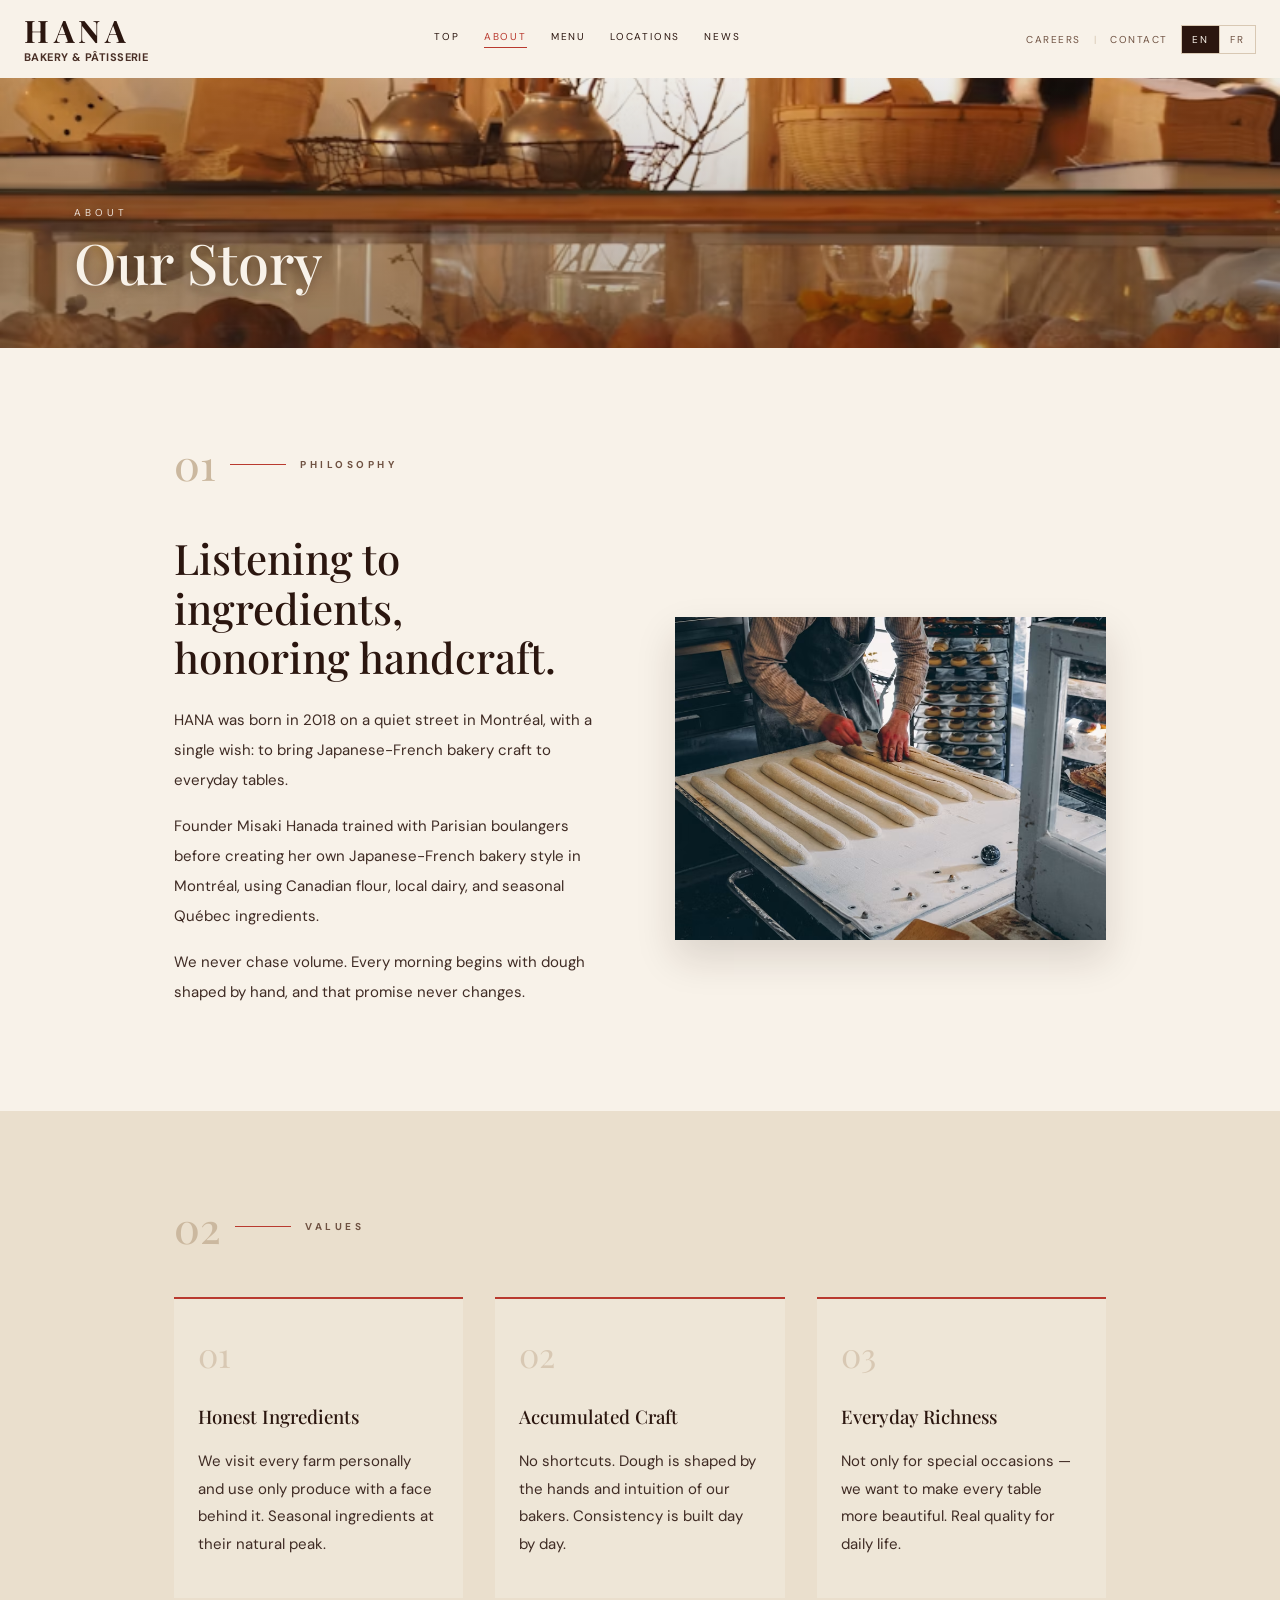
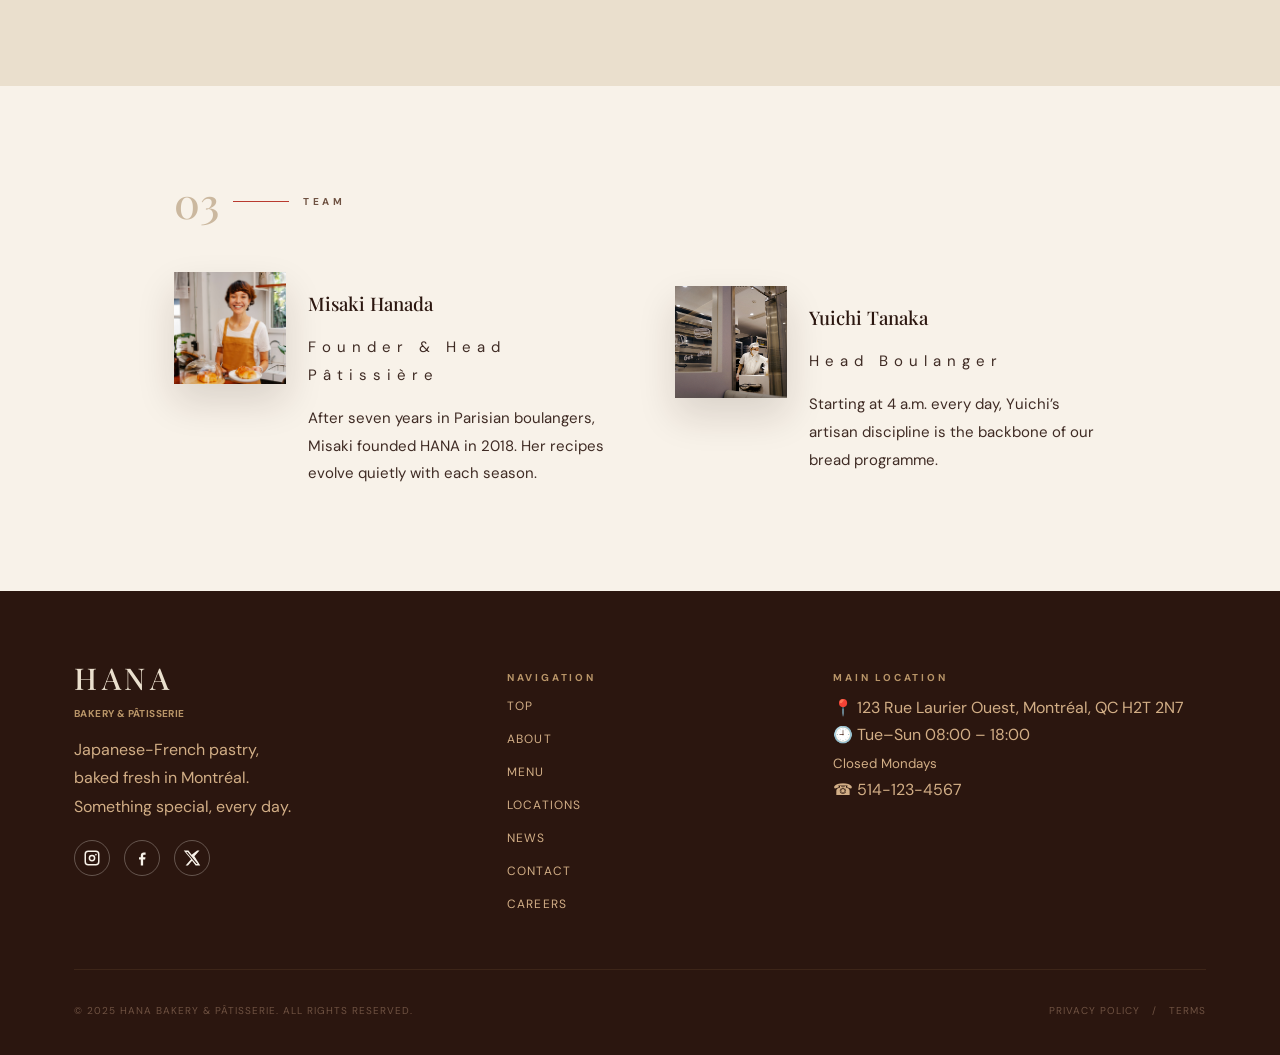
==== about.html @ a5f07db3 "first commit" ====
<!doctype html>
<html lang="en">
<head>
  <meta charset="UTF-8" />
  <meta name="viewport" content="width=device-width, initial-scale=1.0" />

  <title>About | HANA Bakery & Pâtisserie</title>

  <link rel="preconnect" href="https://fonts.googleapis.com" />
  <link rel="preconnect" href="https://fonts.gstatic.com" crossorigin />

  <link
    href="https://fonts.googleapis.com/css2?family=DM+Sans:wght@400;500;700&family=Playfair+Display:wght@500;600;700&display=swap"
    rel="stylesheet"
  />

  <link rel="stylesheet" href="css/style.css?v=20260708" />
</head>

<body>
  <header class="site-header" id="siteHeader">
    <div class="header-inner">
      <a class="logo" href="index.html" aria-label="HANA home">
        <span>HANA</span>
        <small>BAKERY &amp; PÂTISSERIE</small>
      </a>

      <nav class="desktop-nav" aria-label="Main navigation">
        <a href="index.html">TOP</a>
        <a class="active" href="about.html">ABOUT</a>
        <a href="menu.html">MENU</a>
        <a href="shop.html">LOCATIONS</a>
        <a href="news.html">NEWS</a>
      </nav>

      <div class="header-actions">
        <a href="recruit.html">CAREERS</a>
        <span class="sep">|</span>
        <a href="contact.html">CONTACT</a>

        <div class="lang-switch">
          <button class="active" type="button">EN</button>
          <button type="button">FR</button>
        </div>
      </div>

      <button
        class="hamburger"
        id="hamburger"
        type="button"
        aria-label="Open menu"
      >
        ☰
      </button>
    </div>

    <nav class="mobile-nav" id="mobileNav" aria-label="Mobile navigation">
      <a href="index.html">TOP</a>
      <a class="active" href="about.html">ABOUT</a>
      <a href="menu.html">MENU</a>
      <a href="shop.html">LOCATIONS</a>
      <a href="news.html">NEWS</a>
      <a href="contact.html">CONTACT</a>
      <a href="recruit.html">CAREERS</a>
    </nav>
  </header>

  <main class="page-main">
    <section class="page-hero">
      <img src="images/interior.jpg" alt="HANA Bakery interior" />

      <div class="page-title">
        <p class="eyebrow">ABOUT</p>
        <h1>Our Story</h1>
      </div>
    </section>

    <section class="section">
      <div class="content-narrow">
        <div class="section-label">
          <span class="num">01</span>
          <span class="line"></span>
          <span class="label">PHILOSOPHY</span>
        </div>

        <div class="grid-2">
          <div>
            <h2>
              Listening to ingredients,<br />
              honoring handcraft.
            </h2>

            <div class="text-block">
              <p>
                HANA was born in 2018 on a quiet street in Montréal, with
                a single wish: to bring something truly special to everyday
                tables.
              </p>

              <p>
                Founder Misaki Hanada trained with Parisian boulangers before
                creating her own Japanese-French bakery style in Montréal, using
                Canadian flour, local dairy, and seasonal Québec ingredients.
              </p>

              <p>
                We never chase volume. Every morning begins with dough shaped
                by hand, and that promise never changes.
              </p>
            </div>
          </div>

          <img src="images/making.jpg" alt="Baker shaping dough" />
        </div>
      </div>
    </section>

    <section class="section alt">
      <div class="content-narrow">
        <div class="section-label">
          <span class="num">02</span>
          <span class="line"></span>
          <span class="label">VALUES</span>
        </div>

        <div class="grid-3">
          <article class="value-card">
            <p class="value-num">01</p>

            <h3>Honest Ingredients</h3>

            <p>
              We work with local producers and use seasonal ingredients at
              their natural peak whenever possible.
            </p>
          </article>

          <article class="value-card">
            <p class="value-num">02</p>

            <h3>Accumulated Craft</h3>

            <p>
              No shortcuts. Dough is shaped by the hands and intuition of our
              bakers. Consistency is built day by day.
            </p>
          </article>

          <article class="value-card">
            <p class="value-num">03</p>

            <h3>Everyday Richness</h3>

            <p>
              Not only for special occasions — we want to make every table more
              beautiful. Real quality for daily life.
            </p>
          </article>
        </div>
      </div>
    </section>

    <section class="section">
      <div class="content-narrow">
        <div class="section-label">
          <span class="num">03</span>
          <span class="line"></span>
          <span class="label">TEAM</span>
        </div>

        <div class="grid-2">
          <article class="team-card">
            <img src="images/misakihanada.jpg" alt="Misaki Hanada" />

            <div>
              <h3>Misaki Hanada</h3>

              <p class="eyebrow">Founder &amp; Head Pâtissière</p>

              <p>
                After training with Parisian boulangers, Misaki founded HANA
                in Montréal in 2018. Her recipes evolve quietly with each season.
              </p>
            </div>
          </article>

          <article class="team-card">
            <img src="images/yuichitanaka.jpg" alt="Yuichi Tanaka" />

            <div>
              <h3>Yuichi Tanaka</h3>

              <p class="eyebrow">Head Boulanger</p>

              <p>
                Starting at 4 a.m. every day, Yuichi’s artisan discipline is
                the backbone of our bread programme.
              </p>
            </div>
          </article>
        </div>
      </div>
    </section>
  </main>

  <footer class="site-footer">
    <div class="container">
      <div class="footer-grid">
        <div>
          <h2>HANA</h2>

          <p class="tagline">BAKERY &amp; PÂTISSERIE</p>

          <p class="footer-copy">
            Japanese-French pastry,<br />
            baked fresh in Montréal.<br />
            Something special, every day.
          </p>

          <div class="socials">
            <a href="#" aria-label="Instagram" class="social-link">
              <svg viewBox="0 0 24 24" aria-hidden="true">
                <path d="M7 2h10a5 5 0 0 1 5 5v10a5 5 0 0 1-5 5H7a5 5 0 0 1-5-5V7a5 5 0 0 1 5-5zm0 2a3 3 0 0 0-3 3v10a3 3 0 0 0 3 3h10a3 3 0 0 0 3-3V7a3 3 0 0 0-3-3H7zm5 3.5A4.5 4.5 0 1 1 7.5 12 4.5 4.5 0 0 1 12 7.5zm0 2A2.5 2.5 0 1 0 14.5 12 2.5 2.5 0 0 0 12 9.5zm5.25-3.1a1.1 1.1 0 1 1-1.1 1.1 1.1 1.1 0 0 1 1.1-1.1z"/>
              </svg>
            </a>
          
            <a href="#" aria-label="Facebook" class="social-link">
              <svg viewBox="0 0 24 24" aria-hidden="true">
                <path d="M13.5 22v-8h2.7l.4-3h-3.1V9.1c0-.9.3-1.6 1.6-1.6h1.7V4.8c-.3 0-1.3-.1-2.4-.1-2.4 0-4 1.5-4 4.2V11H8v3h2.4v8z"/>
              </svg>
            </a>
          
            <a href="#" aria-label="X" class="social-link">
              <svg viewBox="0 0 24 24" aria-hidden="true">
                <path d="M18.9 2H22l-6.8 7.8L23 22h-6.1l-4.8-6.3L6.6 22H3.5l7.3-8.4L1 2h6.2l4.3 5.7L18.9 2zm-1.1 18h1.7L6.1 3.9H4.3z"/>
              </svg>
            </a>
          </div>        </div>

        <div>
          <p class="footer-heading">NAVIGATION</p>

          <ul class="footer-links">
            <li>
              <a href="index.html">TOP</a>
            </li>
            <li>
              <a href="about.html">ABOUT</a>
            </li>
            <li>
              <a href="menu.html">MENU</a>
            </li>
            <li>
              <a href="shop.html">LOCATIONS</a>
            </li>
            <li>
              <a href="news.html">NEWS</a>
            </li>
            <li>
              <a href="contact.html">CONTACT</a>
            </li>
            <li>
              <a href="recruit.html">CAREERS</a>
            </li>
          </ul>
        </div>

        <div>
          <p class="footer-heading">MAIN LOCATION</p>

          <ul class="shop-info">
            <li>📍 123 Rue Laurier Ouest, Montréal, QC H2T 2N7</li>

            <li>
              🕘 Tue–Sun 08:00 – 18:00<br />
              <small>Closed Mondays</small>
            </li>

            <li>☎ 514-123-4567</li>
          </ul>
        </div>
      </div>

      <div class="footer-bottom">
        <p>© 2025 HANA BAKERY &amp; PÂTISSERIE. ALL RIGHTS RESERVED.</p>
        <p>PRIVACY POLICY &nbsp; / &nbsp; TERMS</p>
      </div>
    </div>
  </footer>

  <script src="js/script.js?v=20260708"></script>
</body>
</html>
---- css/style.css ----
:root {
  --dark: #2b160f;
  --red: #b93a2f;
  --red2: #982d24;
  --cream: #f8f2e9;
  --beige: #eadfcd;
  --line: #d8c8b3;
  --tan: #d2ae86;
  --muted: #6f5242;
  --text: #3f2b24;
  --shadow: 0 18px 38px rgba(44, 24, 16, 0.14);
}
* {
  box-sizing: border-box;
}
html {
  scroll-behavior: smooth;
}
body {
  margin: 0;
  background: var(--cream);
  color: var(--dark);
  font-family: "DM Sans", Arial, sans-serif;
}
a {
  color: inherit;
  text-decoration: none;
}
button,
input,
textarea {
  font: inherit;
}
img {
  display: block;
  max-width: 100%;
}
h1,
h2,
h3 {
  font-family: "Playfair Display", Georgia, serif;
  font-weight: 500;
}
h2 {
  font-size: clamp(28px, 4vw, 42px);
  line-height: 1.18;
  margin: 0 0 22px;
}
.container {
  max-width: 1180px;
  margin: auto;
  padding: 0 24px;
}
.content-narrow {
  max-width: 980px;
  margin: auto;
  padding: 0 24px;
}
.right {
  text-align: right;
}
.red {
  color: var(--red);
}
.site-header {
  position: fixed;
  inset: 0 0 auto 0;
  z-index: 50;
  transition: 0.35s;
}
.site-header.scrolled {
  background: rgba(250, 246, 240, 0.96);
  box-shadow: 0 4px 18px rgba(44, 24, 16, 0.08);
  backdrop-filter: blur(8px);
}
.header-inner {
  height: 78px;
  max-width: 1280px;
  margin: auto;
  padding: 0 24px;
  display: flex;
  align-items: center;
  justify-content: space-between;
  gap: 22px;
}
.logo {
  line-height: 1;
}
.logo span {
  display: block;
  font-family: "Playfair Display", Georgia, serif;
  font-size: 31px;
  font-weight: 700;
  letter-spacing: 0.15em;
}
.logo small {
  display: block;
  margin-top: 6px;
  color: #4a3027;
  font-size: 11px;
  font-weight: 700;
  letter-spacing: 0.22em;
}
.desktop-nav {
  display: flex;
  align-items: center;
  gap: 24px;
}
.desktop-nav a,
.mobile-nav a {
  font-size: 10px;
  letter-spacing: 0.18em;
  border-bottom: 1px solid transparent;
  padding-bottom: 4px;
}
.desktop-nav a.active,
.desktop-nav a:hover,
.mobile-nav a.active {
  color: var(--red);
  border-color: var(--red);
}
.header-actions {
  display: flex;
  align-items: center;
  gap: 13px;
  color: var(--muted);
  font-size: 10px;
  letter-spacing: 0.15em;
}
.header-actions a:hover {
  color: var(--dark);
}
.sep {
  color: var(--line);
}
.lang-switch {
  display: flex;
  border: 1px solid var(--line);
  overflow: hidden;
}
.lang-switch button {
  font-size: 10px;
  letter-spacing: 0.2em;
  color: var(--muted);
  padding: 7px 10px;
  border: 0;
  background: transparent;
}
.lang-switch button + button {
  border-left: 1px solid var(--line);
}
.lang-switch button.active {
  background: var(--dark);
  color: var(--cream);
}
.hamburger {
  display: none;
  border: 0;
  background: transparent;
  font-size: 28px;
  color: var(--dark);
}
.mobile-nav {
  display: none;
  background: var(--cream);
  border-top: 1px solid var(--line);
  padding: 22px 32px;
  flex-direction: column;
  gap: 18px;
}
.mobile-nav.open {
  display: flex;
}
.page-main {
  padding-top: 78px;
}
.page-hero {
  position: relative;
  height: 270px;
  background: var(--line);
  overflow: hidden;
}
.page-hero.tall {
  height: 100vh;
  min-height: 620px;
  max-height: 900px;
}
.page-hero img {
  width: 100%;
  height: 100%;
  object-fit: cover;
}
.page-hero::after {
  content: "";
  position: absolute;
  inset: 0;
  background: linear-gradient(
    180deg,
    rgba(44, 24, 16, 0.08) 0%,
    rgba(44, 24, 16, 0.22) 45%,
    rgba(44, 24, 16, 0.38) 100%
  );
  pointer-events: none;
}
.page-hero.tall::after {
  display: none;
}
.hero-overlay {
  position: absolute;
  inset: 0;
  background:
    linear-gradient(
      90deg,
      rgba(44, 24, 16, 0.72) 0%,
      rgba(44, 24, 16, 0.55) 38%,
      rgba(44, 24, 16, 0.18) 68%,
      rgba(250, 246, 240, 0.08) 100%
    );
}
.hero-content {
  position: absolute;
  inset: auto 0 0 0;
  max-width: 1180px;
  margin: auto;
  padding: 0 24px 82px;
}
.hero-content.light p,
.hero-content.light h1 {
  color: var(--cream);
}
.eyebrow {
  font-size: 10px;
  letter-spacing: 0.4em;
  color: var(--muted);
  margin: 0 0 13px;
}
.hero-content.light .eyebrow {
  color: var(--tan);
}
h1 {
  font-size: clamp(42px, 7vw, 78px);
  line-height: 1.08;
  margin: 0 0 18px;
}
.hero-content.light h1 {
  color: #fffaf2;
  text-shadow: 0 4px 18px rgba(44, 24, 16, 0.38);
}
.hero h1 em {
  color: #fffaf2;
}
.subcopy {
  max-width: 520px;
  color: #f0d2aa !important;
  line-height: 1.9;
  font-size: 16px;
  font-weight: 500;
  text-shadow: 0 2px 8px rgba(44, 24, 16, 0.35);
}
.buttons {
  display: flex;
  gap: 14px;
  flex-wrap: wrap;
  margin-top: 36px;
}
.btn {
  display: inline-flex;
  align-items: center;
  gap: 8px;
  background: var(--red);
  color: var(--cream);
  padding: 13px 28px;
  font-size: 12px;
  letter-spacing: 0.2em;
  border: 0;
  text-decoration: none;
  transition: 0.25s;
}
.btn:hover {
  background: var(--red2);
  transform: translateY(-1px);
}
.btn.ghost {
  background: transparent;
  border: 1px solid rgba(250, 246, 240, 0.55);
}
.section {
  padding: 88px 0;
}
.section.alt {
  background: var(--beige);
}
.section.dark {
  background: var(--dark);
  color: var(--cream);
}
.section-label {
  display: flex;
  align-items: center;
  gap: 14px;
  margin-bottom: 42px;
}
.section-label .num {
  font-family: "Playfair Display", Georgia, serif;
  font-size: 42px;
  color: #cbb89f;
  font-weight: 500;
}
.section.dark .section-label .num {
  color: rgba(250, 246, 240, 0.18);
}
.section.dark .section-label .label {
  color: rgba(250, 246, 240, 0.72);
  font-weight: 700;
}
.section.dark .eyebrow {
  color: #c8a57f;
}
.section-label .line {
  height: 1px;
  width: 56px;
  background: var(--red);
}
.section-label .label {
  font-size: 10px;
  letter-spacing: 0.35em;
  color: var(--muted);
  font-weight: 700;
}
.grid-2 {
  display: grid;
  grid-template-columns: 1fr 1fr;
  gap: 70px;
  align-items: center;
}
.grid-3 {
  display: grid;
  grid-template-columns: repeat(3, 1fr);
  gap: 32px;
}
.topics article,
.menu-card {
  border-top: 1px solid var(--line);
  padding-top: 24px;
  transition: 0.25s;
}
.topics article:hover,
.menu-card:hover {
  border-color: var(--red);
  transform: translateY(-2px);
}
.meta {
  display: flex;
  gap: 10px;
  align-items: center;
  color: var(--muted);
  font-size: 12px;
  flex-wrap: wrap;
}
.badge {
  display: inline-block;
  font-size: 10px;
  letter-spacing: 0.12em;
  background: var(--line);
  color: var(--muted);
  padding: 4px 9px;
}
.red-badge {
  background: var(--red);
  color: var(--cream);
}
.topics p {
  font-size: 14px;
  line-height: 1.75;
}
.link {
  display: inline-flex;
  align-items: center;
  gap: 8px;
  color: var(--red);
  font-size: 12px;
  letter-spacing: 0.2em;
  text-decoration: none;
  border-bottom: 1px solid transparent;
}
.link:hover {
  border-color: var(--red);
}
.light-link {
  color: var(--cream);
  font-weight: 600;
  letter-spacing: 0.2em;
}
.light-link:hover {
  color: #f3d7ba;
  border-color: #f3d7ba;
}
.about-image {
  position: relative;
}
.about-image img,
.section img {
  border-radius: 0;
  box-shadow: var(--shadow);
}
.about-image img {
  height: 500px;
  width: 100%;
  object-fit: cover;
}
.years {
  position: absolute;
  bottom: -24px;
  left: -24px;
  width: 112px;
  height: 112px;
  background: var(--red);
  display: grid;
  place-items: center;
  color: var(--cream);
  text-align: center;
}
.years strong {
  font-family: "Playfair Display", Georgia, serif;
  font-size: 28px;
  display: block;
}
.feature {
  padding: 0 24px;
}
.feature:not(:last-child) {
  border-right: 1px solid var(--line);
}
.feature img {
  height: 210px;
  width: 100%;
  object-fit: cover;
  margin-bottom: 22px;
}
.feature .small {
  font-size: 10px;
  letter-spacing: 0.3em;
  color: var(--muted);
}
.feature p,
.value-card p,
.team-card p,
.job-card p,
.menu-card p {
  color: var(--text);
  line-height: 1.85;
  font-size: 15px;
}
.shop-dark img {
  height: 390px;
  width: 100%;
  object-fit: cover;
  opacity: 0.9;
}
.shop-list {
  list-style: none;
  padding: 0;
  margin: 28px 0;
  color: var(--tan);
  line-height: 1.85;
  font-size: 15px;
}
.shop-list li {
  margin: 13px 0;
}
.shop-list small {
  color: rgba(250, 246, 240, 0.82);
  font-size: 0.95em;
}
.shop-list.light {
  color: var(--text);
}
.page-title {
  position: absolute;
  inset: auto 0 0 0;
  max-width: 1180px;
  margin: auto;
  padding: 0 24px 38px;
  z-index: 1;
}
.page-title h1 {
  font-size: clamp(34px, 5vw, 56px);
  color: var(--cream);
  text-shadow: 0 2px 10px rgba(44, 24, 16, 0.35);
}
.page-title .eyebrow {
  color: rgba(250, 246, 240, 0.88);
  text-shadow: 0 1px 6px rgba(44, 24, 16, 0.25);
}
.text-block {
  line-height: 2;
  color: var(--text);
  font-size: 15px;
}
.text-block p {
  margin: 0 0 16px;
}
.value-card,
.job-card {
  border-top: 2px solid var(--red);
  padding: 24px;
  background: rgba(255, 255, 255, 0.2);
}
.value-card .value-num {
  font-family: "Playfair Display", Georgia, serif;
  font-size: 34px;
  color: var(--line);
  margin: 0;
}
.team-card {
  display: flex;
  gap: 22px;
  align-items: flex-start;
}
.team-card img {
  width: 112px;
  height: 112px;
  object-fit: cover;
  flex: 0 0 auto;
}
.tabs {
  position: sticky;
  top: 78px;
  background: var(--cream);
  border-bottom: 1px solid var(--line);
  z-index: 20;
  overflow-x: auto;
}
.tabs-inner {
  max-width: 980px;
  margin: auto;
  display: flex;
  padding: 0 24px;
}
.tabs button {
  white-space: nowrap;
  padding: 16px 20px;
  border: 0;
  border-bottom: 2px solid transparent;
  color: var(--muted);
  font-size: 10px;
  letter-spacing: 0.18em;
  background: transparent;
  cursor: pointer;
}
.tabs button.active {
  border-color: var(--red);
  color: var(--red);
}
.menu-category {
  display: none;
}
.menu-category.active {
  display: block;
} /* JS controls active menu category */
.menu-grid {
  display: grid;
  grid-template-columns: 1fr 1fr;
  gap: 34px;
}
.menu-card {
  display: flex;
  gap: 20px;
}
.menu-card img {
  width: 108px;
  height: 108px;
  object-fit: cover;
  flex: 0 0 auto;
  box-shadow: none;
}
.menu-card h3 {
  margin: 0;
  font-size: 18px;
}
.price {
  color: var(--red);
  font-weight: 700;
}
.menu-head {
  display: flex;
  justify-content: space-between;
  gap: 14px;
}
.note {
  white-space: pre-line;
  color: var(--muted);
  font-size: 12px;
  line-height: 1.8;
  margin-top: 46px;
}
.shops {
  display: grid;
  gap: 64px;
}
.shop-row {
  display: grid;
  grid-template-columns: 1fr 1fr;
  gap: 40px;
  align-items: center;
}
.shop-row:nth-child(even) .shop-photo {
  order: 2;
}
.shop-row img {
  height: 290px;
  width: 100%;
  object-fit: cover;
}
.news-filters {
  display: flex;
  gap: 8px;
  flex-wrap: wrap;
  margin-bottom: 42px;
}
.news-filters button {
  padding: 8px 16px;
  background: var(--line);
  color: var(--muted);
  font-size: 12px;
  letter-spacing: 0.12em;
  border: 0;
  cursor: pointer;
}
.news-filters button.active {
  background: var(--dark);
  color: var(--cream);
}
.news-list {
  list-style: none;
  padding: 0;
  margin: 0;
  border-top: 1px solid var(--line);
}
.news-list li {
  display: grid;
  grid-template-columns: 230px 1fr;
  gap: 22px;
  padding: 22px 0;
  border-bottom: 1px solid var(--line);
}
.contact-list {
  list-style: none;
  margin: 28px 0 0;
  padding: 0;
  border-top: 1px solid var(--line);
}
.contact-list li {
  display: flex;
  justify-content: space-between;
  gap: 24px;
  border-bottom: 1px solid var(--line);
  padding: 16px 0;
  color: var(--text);
}
.form-card {
  background: var(--beige);
  padding: 32px;
  box-shadow: var(--shadow);
  display: grid;
  gap: 18px;
}
.form-card label {
  display: grid;
  gap: 8px;
  color: var(--muted);
  font-size: 12px;
  letter-spacing: 0.08em;
}
.form-card input,
.form-card textarea {
  width: 100%;
  border: 1px solid var(--line);
  background: var(--cream);
  padding: 13px;
  color: var(--dark);
  outline: none;
}
.form-card input:focus,
.form-card textarea:focus {
  border-color: var(--red);
}
.site-footer {
  background: var(--dark);
  color: var(--beige);
  padding: 70px 0 28px;
}
.footer-grid {
  display: grid;
  grid-template-columns: 1.4fr 1fr 1.4fr;
  gap: 60px;
}
.site-footer h2 {
  font-size: 30px;
  letter-spacing: 0.15em;
  margin: 0;
}
.tagline,
.footer-heading {
  font-size: 10px;
  letter-spacing: 0.28em;
  color: #b99568;
  font-weight: 700;
}
.footer-copy {
  white-space: pre-line;
  color: var(--tan);
  line-height: 1.8;
}
.socials {
  display: flex;
  align-items: center;
  gap: 14px;
  margin-top: 18px;
}

.social-link {
  display: inline-flex;
  align-items: center;
  justify-content: center;
  width: 36px;
  height: 36px;
  border: 1px solid rgba(250, 246, 240, 0.28);
  border-radius: 50%;
  color: var(--cream);
  transition: 0.3s ease;
}

.social-link svg {
  width: 18px;
  height: 18px;
  fill: currentColor;
}

.social-link:hover {
  background: rgba(250, 246, 240, 0.1);
  border-color: rgba(250, 246, 240, 0.65);
  color: #f3d7ba;
  transform: translateY(-2px);
}

.footer-links a {
  color: #d2ae86;
  text-decoration: none;
  font-size: 12px;
  letter-spacing: 0.1em;
}
.footer-links {
  list-style: none;
  padding: 0;
  margin: 0;
  display: grid;
  gap: 12px;
}
.shop-info {
  list-style: none;
  padding: 0;
  margin: 0;
  color: #d2ae86;
  line-height: 1.7;
}
.footer-bottom {
  border-top: 1px solid #3d2518;
  margin-top: 56px;
  padding-top: 24px;
  display: flex;
  justify-content: space-between;
  gap: 20px;
  color: var(--muted);
  font-size: 10px;
  letter-spacing: 0.1em;
}
@media (max-width: 920px) {
  .desktop-nav,
  .header-actions {
    display: none;
  }
  .hamburger {
    display: block;
  }
  .header-inner {
    height: 68px;
    padding: 0 18px;
  }
  .page-main {
    padding-top: 68px;
  }
  .logo span {
    font-size: 26px;
  }
  .page-hero.tall {
    min-height: 640px;
  }
  .hero-content {
    padding: 0 28px 70px;
  }
  .section {
    padding: 68px 0;
  }
  .grid-2,
  .grid-3,
  .menu-grid,
  .shop-row,
  .footer-grid {
    grid-template-columns: 1fr;
  }
  .feature {
    padding: 32px 0;
    border-right: 0 !important;
    border-bottom: 1px solid var(--line);
  }
  .about-image img {
    height: 390px;
  }
  .years {
    display: none;
  }
  .menu-card {
    gap: 16px;
  }
  .news-list li {
    grid-template-columns: 1fr;
    gap: 8px;
  }
  .shop-row:nth-child(even) .shop-photo {
    order: 0;
  }
  .footer-bottom {
    flex-direction: column;
  }
  .tabs {
    top: 68px;
  }
  .contact-list li {
    display: block;
  }
  .form-card {
    padding: 24px;
  }
  .team-card {
    display: block;
  }
  .team-card img {
    margin-bottom: 18px;
  }
}

/* Montréal localization adjustments */
.logo small,
.tagline {
  letter-spacing: 0.04em;
}

.shop-info li,
.shop-list li {
  line-height: 1.7;
}


/* Montréal locations page */
.shop-description {
  max-width: 520px;
  margin: 14px 0 22px;
  color: rgba(58, 31, 22, 0.72);
  font-size: 0.98rem;
  line-height: 1.8;
}

.logo small {
  letter-spacing: 0.04em;
}

.shop-info li {
  line-height: 1.7;
}

@media (max-width: 768px) {
  .shop-description {
    font-size: 0.92rem;
    line-height: 1.7;
  }
}
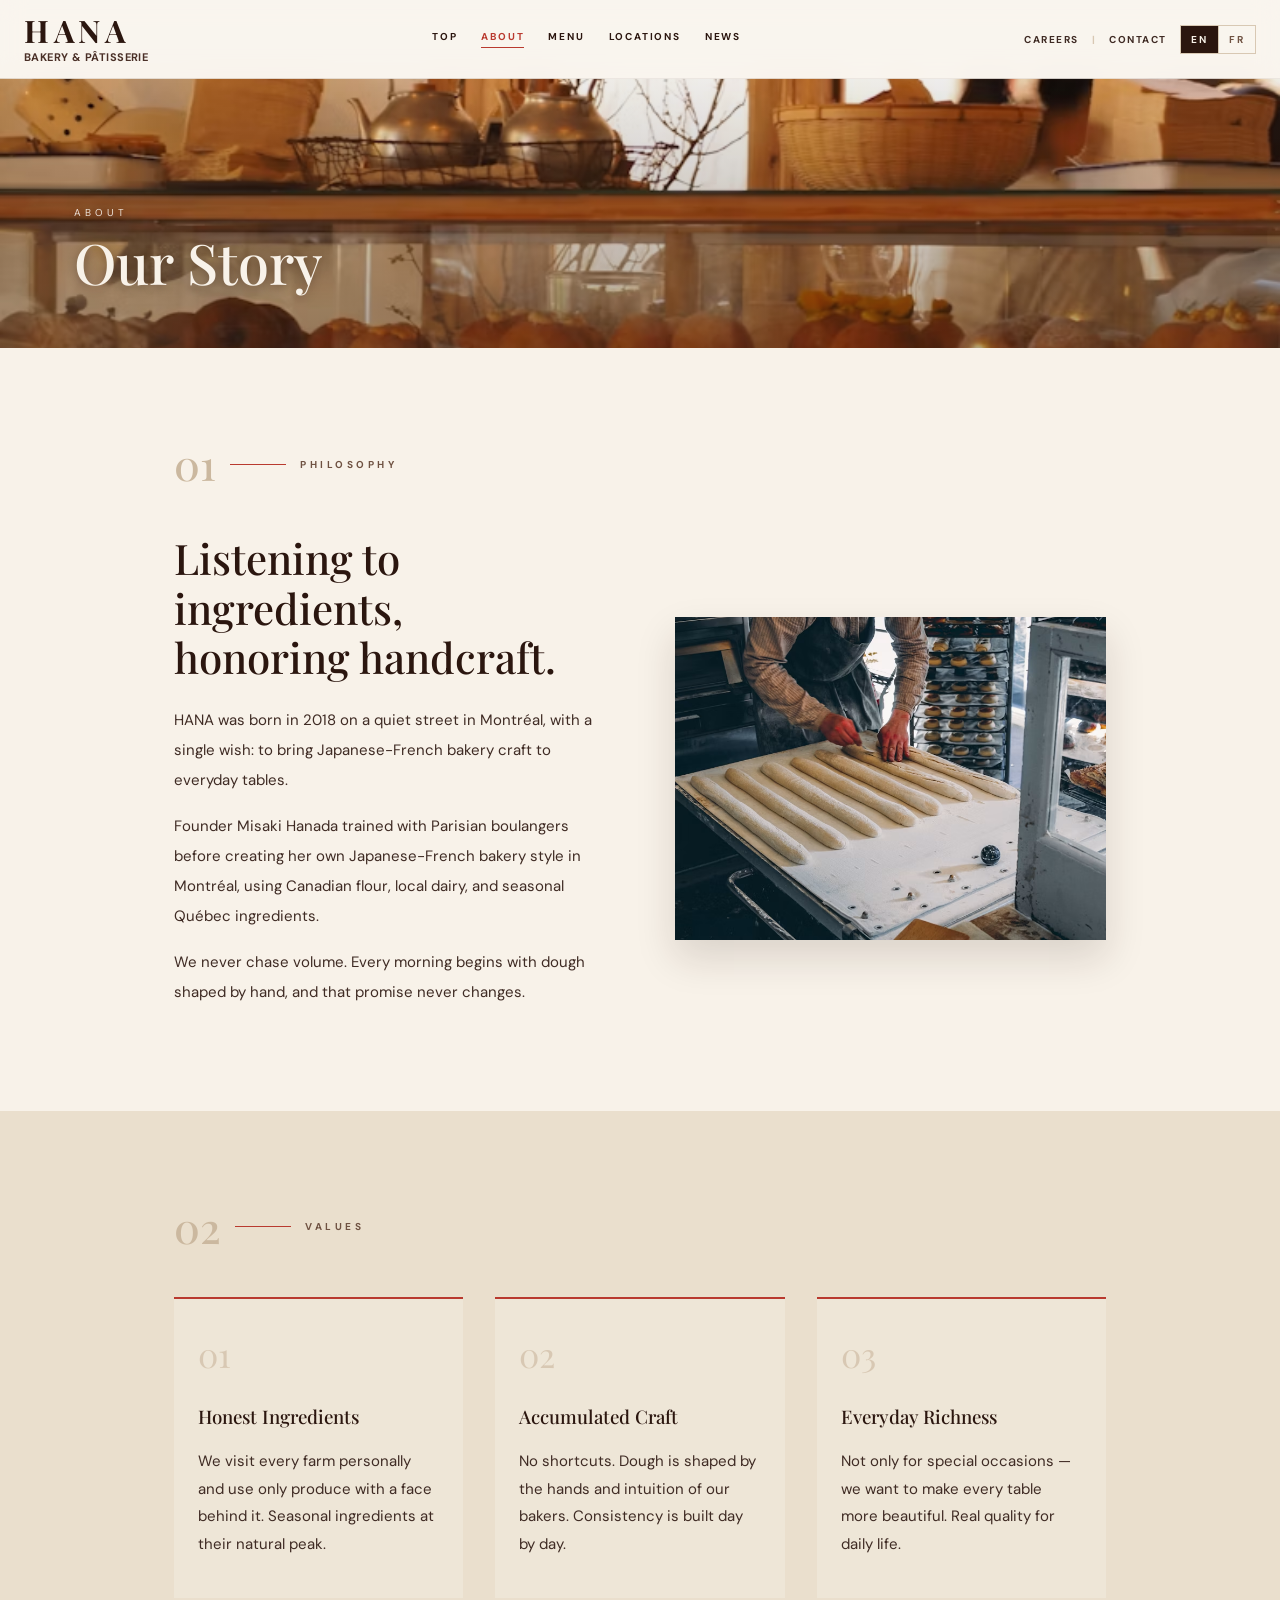
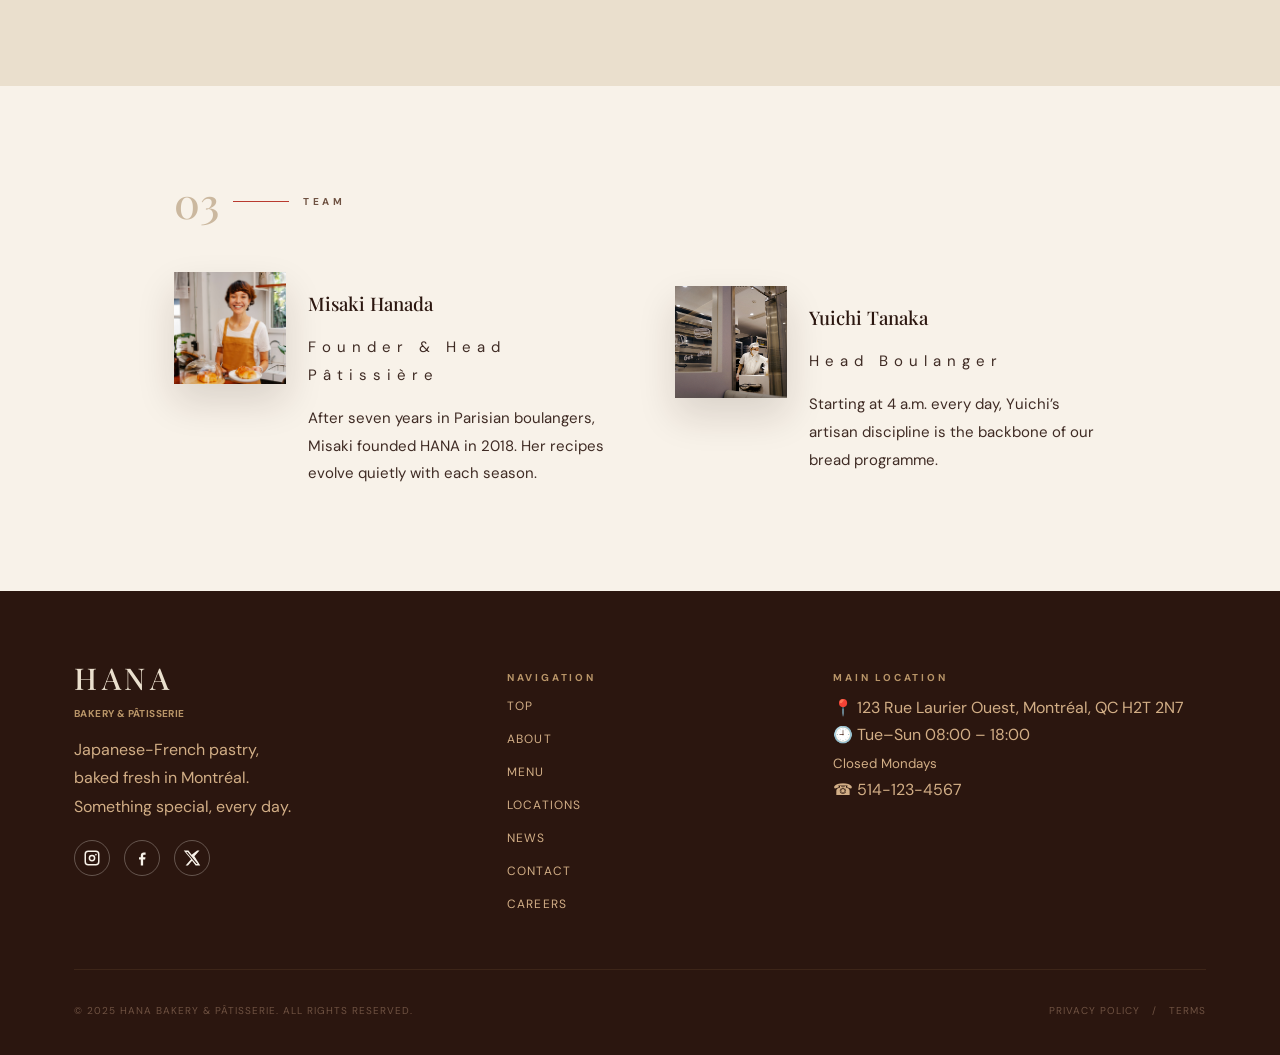
==== commit 5dc7acdb: "hero変更、ハンバーガーメニューの調整" ====
--- a/about.html
+++ b/about.html
@@ -45,14 +45,17 @@
       </div>
 
       <button
-        class="hamburger"
-        id="hamburger"
-        type="button"
-        aria-label="Open menu"
-      >
-        ☰
-      </button>
-    </div>
+      class="hamburger"
+      id="hamburger"
+      type="button"
+      aria-label="Open menu"
+      aria-expanded="false"
+    >
+      <span></span>
+      <span></span>
+      <span></span>
+    </button>
+   </div>
 
     <nav class="mobile-nav" id="mobileNav" aria-label="Mobile navigation">
       <a href="index.html">TOP</a>
--- a/css/style.css
+++ b/css/style.css
@@ -67,6 +67,10 @@
   inset: 0 0 auto 0;
   z-index: 50;
   transition: 0.35s;
+  background: rgba(250, 246, 240, 0.72);
+  backdrop-filter: blur(12px);
+  -webkit-backdrop-filter: blur(12px);
+  border-bottom: 1px solid rgba(58, 31, 22, 0.06);
 }
 .site-header.scrolled {
   background: rgba(250, 246, 240, 0.96);
@@ -112,6 +116,7 @@
   letter-spacing: 0.18em;
   border-bottom: 1px solid transparent;
   padding-bottom: 4px;
+  font-weight: 700;
 }
 .desktop-nav a.active,
 .desktop-nav a:hover,
@@ -123,9 +128,10 @@
   display: flex;
   align-items: center;
   gap: 13px;
-  color: var(--muted);
+  color: var(--text);
   font-size: 10px;
   letter-spacing: 0.15em;
+  font-weight: 700;
 }
 .header-actions a:hover {
   color: var(--dark);
@@ -155,21 +161,131 @@
 }
 .hamburger {
   display: none;
+  width: 34px;
+  height: 28px;
+  position: relative;
   border: 0;
   background: transparent;
-  font-size: 28px;
-  color: var(--dark);
-}
+  padding: 0;
+  cursor: pointer;
+  z-index: 80;
+}
+
+.hamburger span {
+  display: block;
+  width: 100%;
+  height: 2px;
+  position: absolute;
+  left: 0;
+  background: var(--dark);
+  border-radius: 999px;
+  transition:
+    transform 0.35s ease,
+    opacity 0.25s ease,
+    top 0.35s ease;
+}
+
+.hamburger span:nth-child(1) {
+  top: 4px;
+}
+
+.hamburger span:nth-child(2) {
+  top: 13px;
+}
+
+.hamburger span:nth-child(3) {
+  top: 22px;
+}
+
+.hamburger.active span:nth-child(1) {
+  top: 13px;
+  transform: rotate(45deg);
+}
+
+.hamburger.active span:nth-child(2) {
+  opacity: 0;
+}
+
+.hamburger.active span:nth-child(3) {
+  top: 13px;
+  transform: rotate(-45deg);
+}
+
 .mobile-nav {
-  display: none;
-  background: var(--cream);
-  border-top: 1px solid var(--line);
-  padding: 22px 32px;
+  display: flex;
+  position: fixed;
+  top: 78px;
+  left: 0;
+  width: 100%;
   flex-direction: column;
   gap: 18px;
-}
+  padding: 28px 32px 34px;
+  background: rgba(250, 246, 240, 0.96);
+  border-top: 1px solid var(--line);
+  box-shadow: 0 18px 38px rgba(44, 24, 16, 0.12);
+  backdrop-filter: blur(14px);
+  -webkit-backdrop-filter: blur(14px);
+  transform: translateY(-18px);
+  opacity: 0;
+  visibility: hidden;
+  pointer-events: none;
+  transition:
+    transform 0.35s ease,
+    opacity 0.3s ease,
+    visibility 0.3s ease;
+  z-index: 60;
+}
+
 .mobile-nav.open {
-  display: flex;
+  transform: translateY(0);
+  opacity: 1;
+  visibility: visible;
+  pointer-events: auto;
+}
+
+.mobile-nav a {
+  font-size: 12px;
+  letter-spacing: 0.2em;
+  padding: 8px 0;
+  transform: translateY(-8px);
+  opacity: 0;
+  transition:
+    transform 0.35s ease,
+    opacity 0.35s ease,
+    color 0.25s ease;
+}
+
+.mobile-nav.open a {
+  transform: translateY(0);
+  opacity: 1;
+}
+
+.mobile-nav.open a:nth-child(1) {
+  transition-delay: 0.05s;
+}
+
+.mobile-nav.open a:nth-child(2) {
+  transition-delay: 0.1s;
+}
+
+.mobile-nav.open a:nth-child(3) {
+  transition-delay: 0.15s;
+}
+
+.mobile-nav.open a:nth-child(4) {
+  transition-delay: 0.2s;
+}
+
+.mobile-nav.open a:nth-child(5) {
+  transition-delay: 0.25s;
+}
+
+.mobile-nav.open a:nth-child(6) {
+  transition-delay: 0.3s;
+}
+
+.mobile-nav.open a:nth-child(7) {
+  transition-delay: 0.35s;
 }
 .page-main {
   padding-top: 78px;
@@ -211,10 +327,16 @@
   background:
     linear-gradient(
       90deg,
-      rgba(44, 24, 16, 0.72) 0%,
-      rgba(44, 24, 16, 0.55) 38%,
-      rgba(44, 24, 16, 0.18) 68%,
-      rgba(250, 246, 240, 0.08) 100%
+      rgba(250, 246, 240, 0.78) 0%,
+      rgba(250, 246, 240, 0.58) 34%,
+      rgba(250, 246, 240, 0.18) 58%,
+      rgba(250, 246, 240, 0.02) 100%
+    ),
+    linear-gradient(
+      90deg,
+      rgba(44, 24, 16, 0.14) 0%,
+      rgba(44, 24, 16, 0.08) 42%,
+      rgba(44, 24, 16, 0) 100%
     );
 }
 .hero-content {
@@ -224,40 +346,63 @@
   margin: auto;
   padding: 0 24px 82px;
 }
-.hero-content.light p,
-.hero-content.light h1 {
-  color: var(--cream);
-}
+
+/* Hero eyebrow */
 .eyebrow {
   font-size: 10px;
   letter-spacing: 0.4em;
   color: var(--muted);
   margin: 0 0 13px;
 }
+
 .hero-content.light .eyebrow {
-  color: var(--tan);
-}
+  color: #b9925a;
+  font-weight: 700;
+}
+
+/* Base h1 */
 h1 {
   font-size: clamp(42px, 7vw, 78px);
   line-height: 1.08;
   margin: 0 0 18px;
 }
-.hero-content.light h1 {
-  color: #fffaf2;
-  text-shadow: 0 4px 18px rgba(44, 24, 16, 0.38);
-}
+
+/* Hero title */
+.hero h1 {
+  max-width: 760px;
+  font-size: clamp(42px, 6.4vw, 76px);
+  line-height: 0.98;
+  letter-spacing: -0.025em;
+}
+
+/* Hero title color and shadow */
+.hero-content.light h1,
 .hero h1 em {
-  color: #fffaf2;
-}
+  color: #a93a2f;
+  text-shadow:
+    0 1px 0 rgba(250, 246, 240, 0.72),
+    0 8px 22px rgba(58, 31, 22, 0.16);
+}
+
+.hero h1 em {
+  font-style: italic;
+  letter-spacing: -0.035em;
+}
+
+/* Hero paragraph */
+.hero-content.light p {
+  color: rgba(58, 31, 22, 0.82);
+}
+
+/* Hero subcopy */
 .subcopy {
-  max-width: 520px;
-  color: #f0d2aa !important;
+  max-width: 560px;
+  color: rgba(58, 31, 22, 0.82) !important;
   line-height: 1.9;
   font-size: 16px;
-  font-weight: 500;
-  text-shadow: 0 2px 8px rgba(44, 24, 16, 0.35);
-}
-.buttons {
+  font-weight: 600;
+  text-shadow: 0 1px 8px rgba(250, 246, 240, 0.72);
+}.buttons {
   display: flex;
   gap: 14px;
   flex-wrap: wrap;
@@ -281,8 +426,24 @@
   transform: translateY(-1px);
 }
 .btn.ghost {
-  background: transparent;
-  border: 1px solid rgba(250, 246, 240, 0.55);
+  color: #3a1f16;
+  background: rgba(250, 246, 240, 0.48);
+  border: 1px solid rgba(58, 31, 22, 0.28);
+}
+
+.btn.ghost:hover {
+  color: var(--cream);
+  background: var(--dark);
+  border-color: var(--dark);
+  transform: translateY(-1px);
+}
+.subcopy {
+  max-width: 560px;
+  color: rgba(58, 31, 22, 0.82) !important;
+  line-height: 1.9;
+  font-size: 16px;
+  font-weight: 600;
+  text-shadow: 0 1px 8px rgba(250, 246, 240, 0.72);
 }
 .section {
   padding: 88px 0;
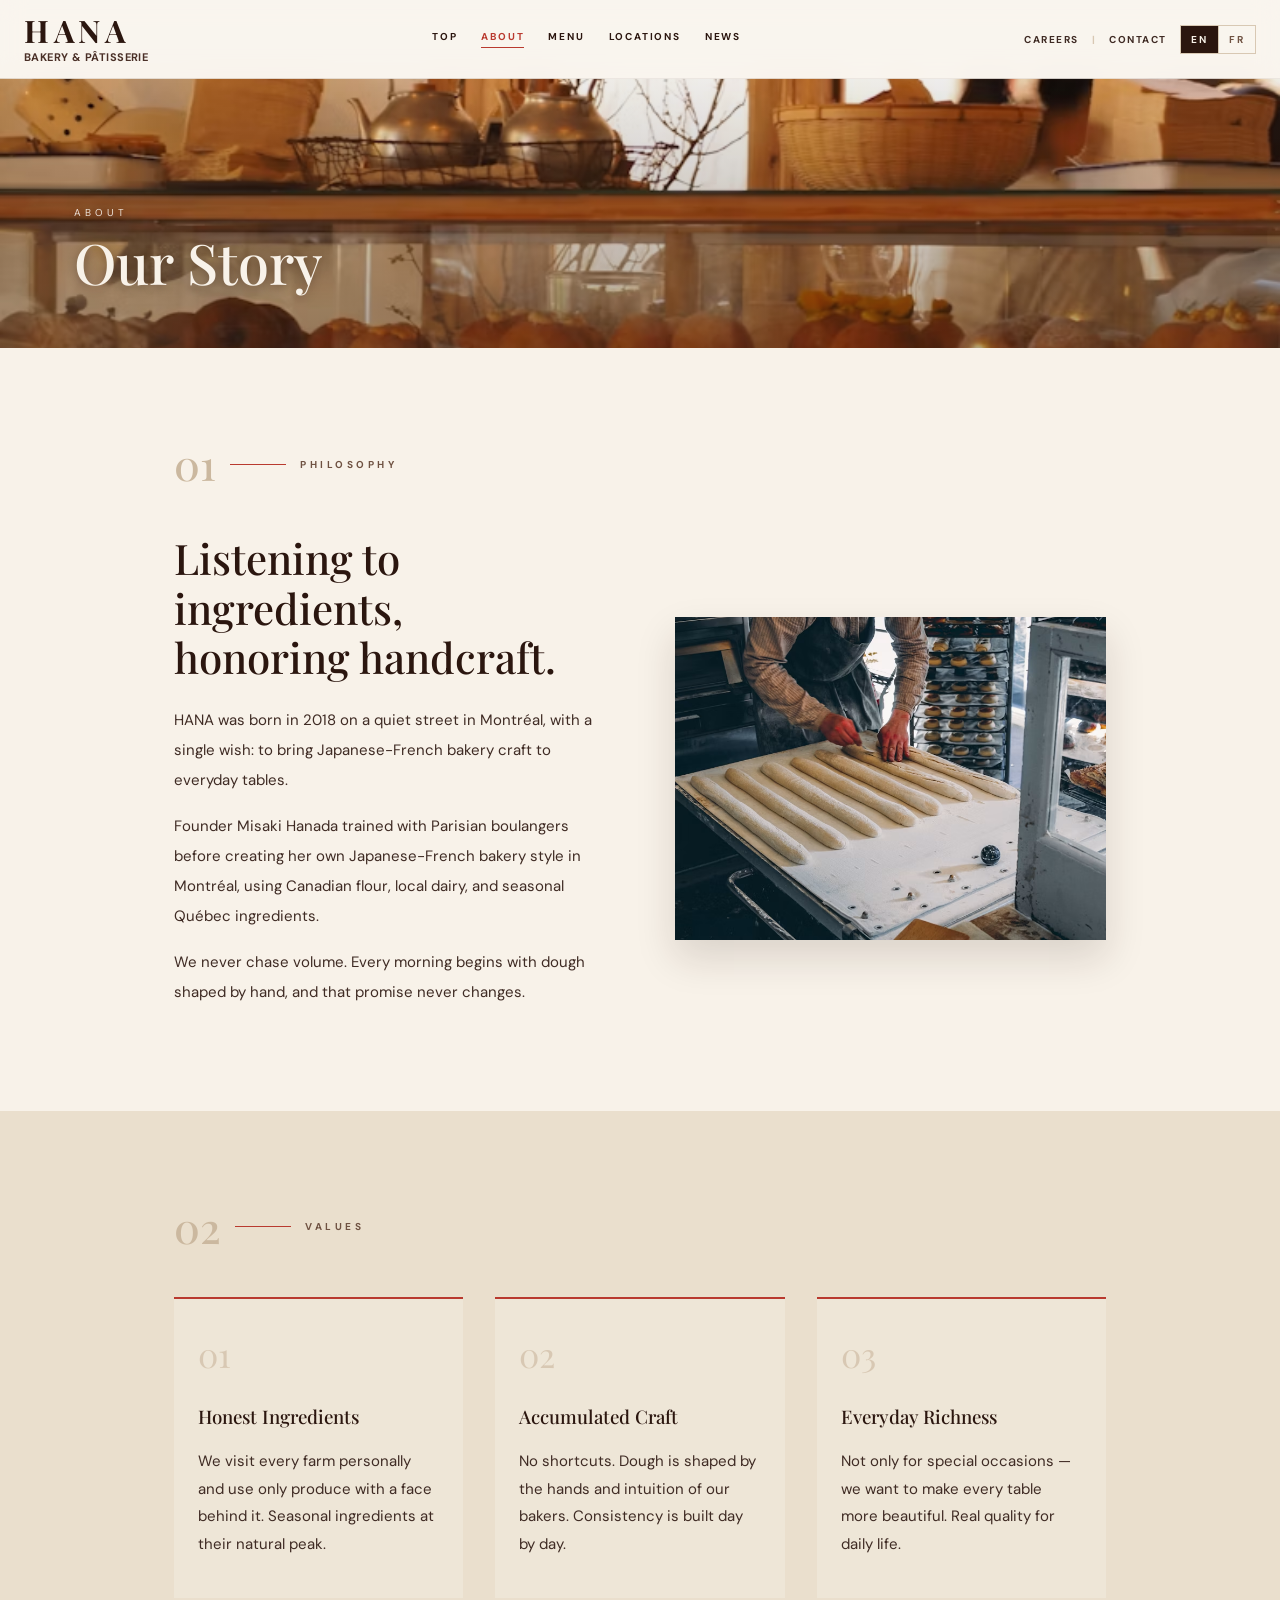
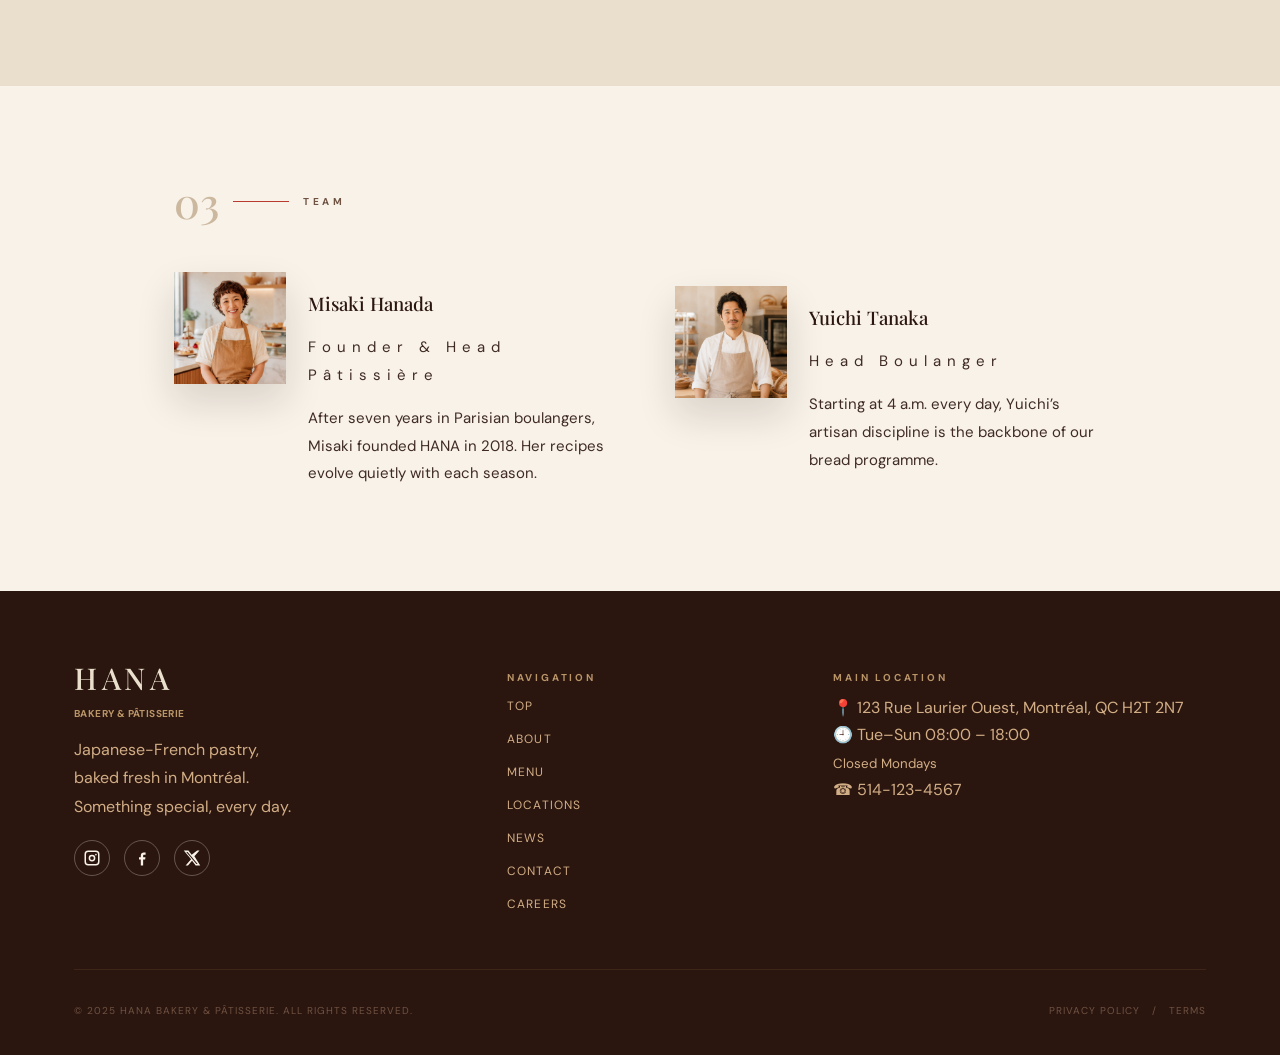
==== commit 1c6f73c1: "images追加" ====
--- a/about.html
+++ b/about.html
@@ -173,7 +173,7 @@
 
         <div class="grid-2">
           <article class="team-card">
-            <img src="images/misakihanada.jpg" alt="Misaki Hanada" />
+            <img src="images/misaki.jpg" alt="Misaki Hanada" />
 
             <div>
               <h3>Misaki Hanada</h3>
@@ -188,7 +188,7 @@
           </article>
 
           <article class="team-card">
-            <img src="images/yuichitanaka.jpg" alt="Yuichi Tanaka" />
+            <img src="images/yuichi.jpg" alt="Yuichi Tanaka" />
 
             <div>
               <h3>Yuichi Tanaka</h3>
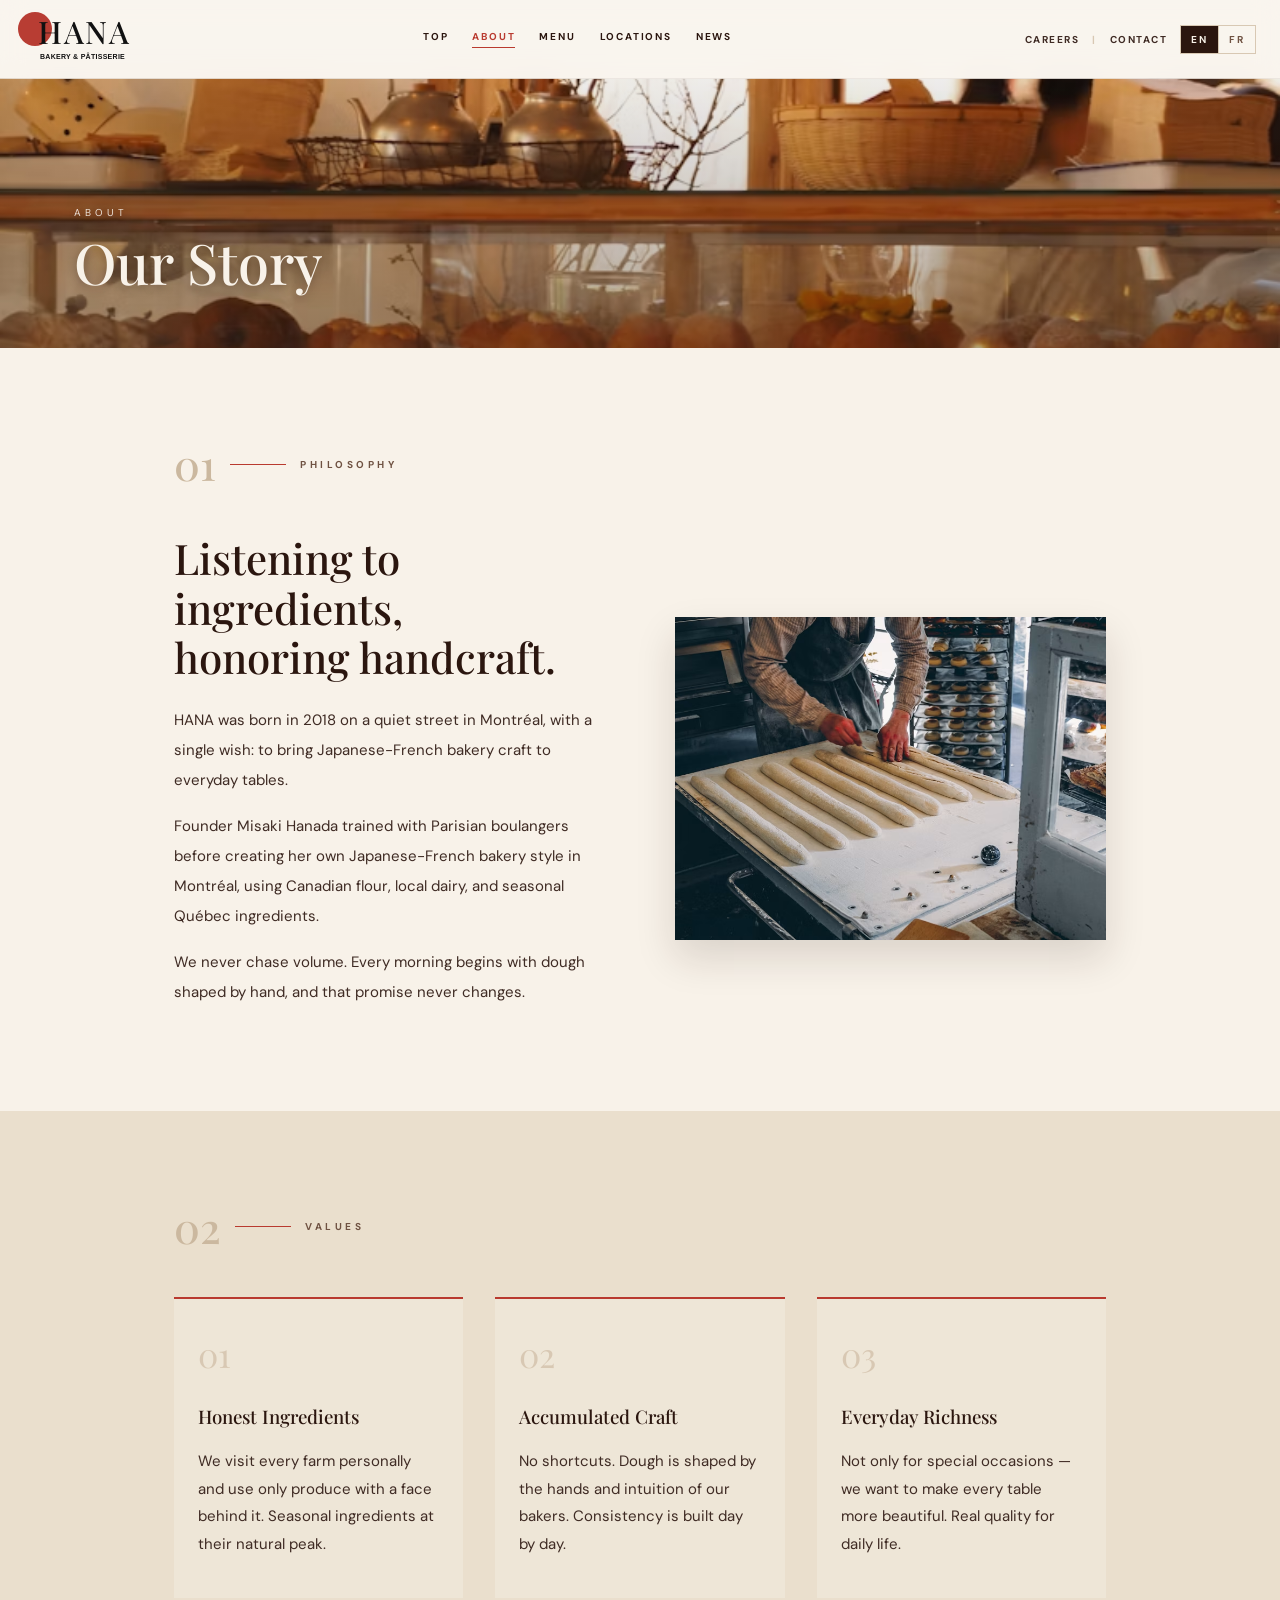
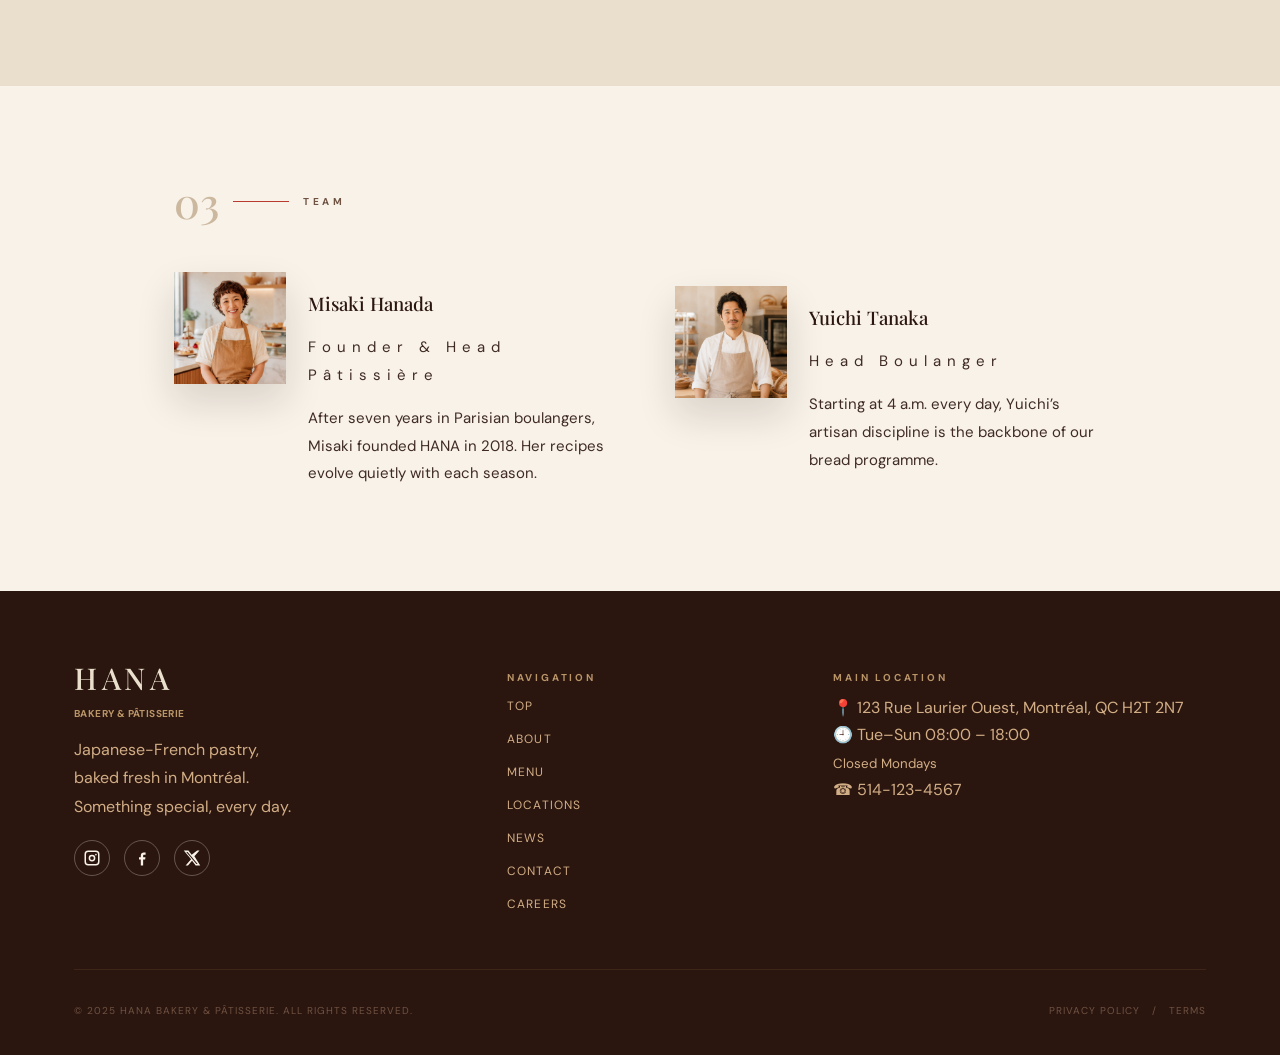
==== commit 4d62721f: "ロゴ変更" ====
--- a/about.html
+++ b/about.html
@@ -20,7 +20,7 @@
 <body>
   <header class="site-header" id="siteHeader">
     <div class="header-inner">
-      <a class="logo" href="index.html" aria-label="HANA home">
+      <a href="index.html" class="logo" aria-label="HANA Bakery & Pâtisserie">
         <span>HANA</span>
         <small>BAKERY &amp; PÂTISSERIE</small>
       </a>
--- a/css/style.css
+++ b/css/style.css
@@ -88,24 +88,53 @@
   gap: 22px;
 }
 .logo {
+  position: relative;
+  display: inline-block;
+  padding-left: 14px;
+  color: #111;
   line-height: 1;
-}
+  text-decoration: none;
+  isolation: isolate;
+}
+
+/* 左上の赤い円 */
+.logo::before {
+  content: "";
+  position: absolute;
+  top: -6px;
+  left: -6px;
+  z-index: -1;
+  width: 34px;
+  height: 34px;
+  background-color: #b83d33;
+  border-radius: 50%;
+}
+
+/* HANA */
 .logo span {
+  position: relative;
   display: block;
   font-family: "Playfair Display", Georgia, serif;
   font-size: 31px;
-  font-weight: 700;
-  letter-spacing: 0.15em;
-}
+  font-weight: 500;
+  line-height: 0.9;
+  letter-spacing: 0.06em;
+  white-space: nowrap;
+}
+
+/* BAKERY & PÂTISSERIE */
 .logo small {
   display: block;
-  margin-top: 6px;
-  color: #4a3027;
-  font-size: 11px;
+  margin-top: 8px;
+  margin-left: 2px;
+  color: #111;
+  font-family: Arial, Helvetica, sans-serif;
+  font-size: 7px;
   font-weight: 700;
-  letter-spacing: 0.22em;
-}
-.desktop-nav {
+  line-height: 1;
+  letter-spacing: 0.25em;
+  white-space: nowrap;
+}.desktop-nav {
   display: flex;
   align-items: center;
   gap: 24px;
